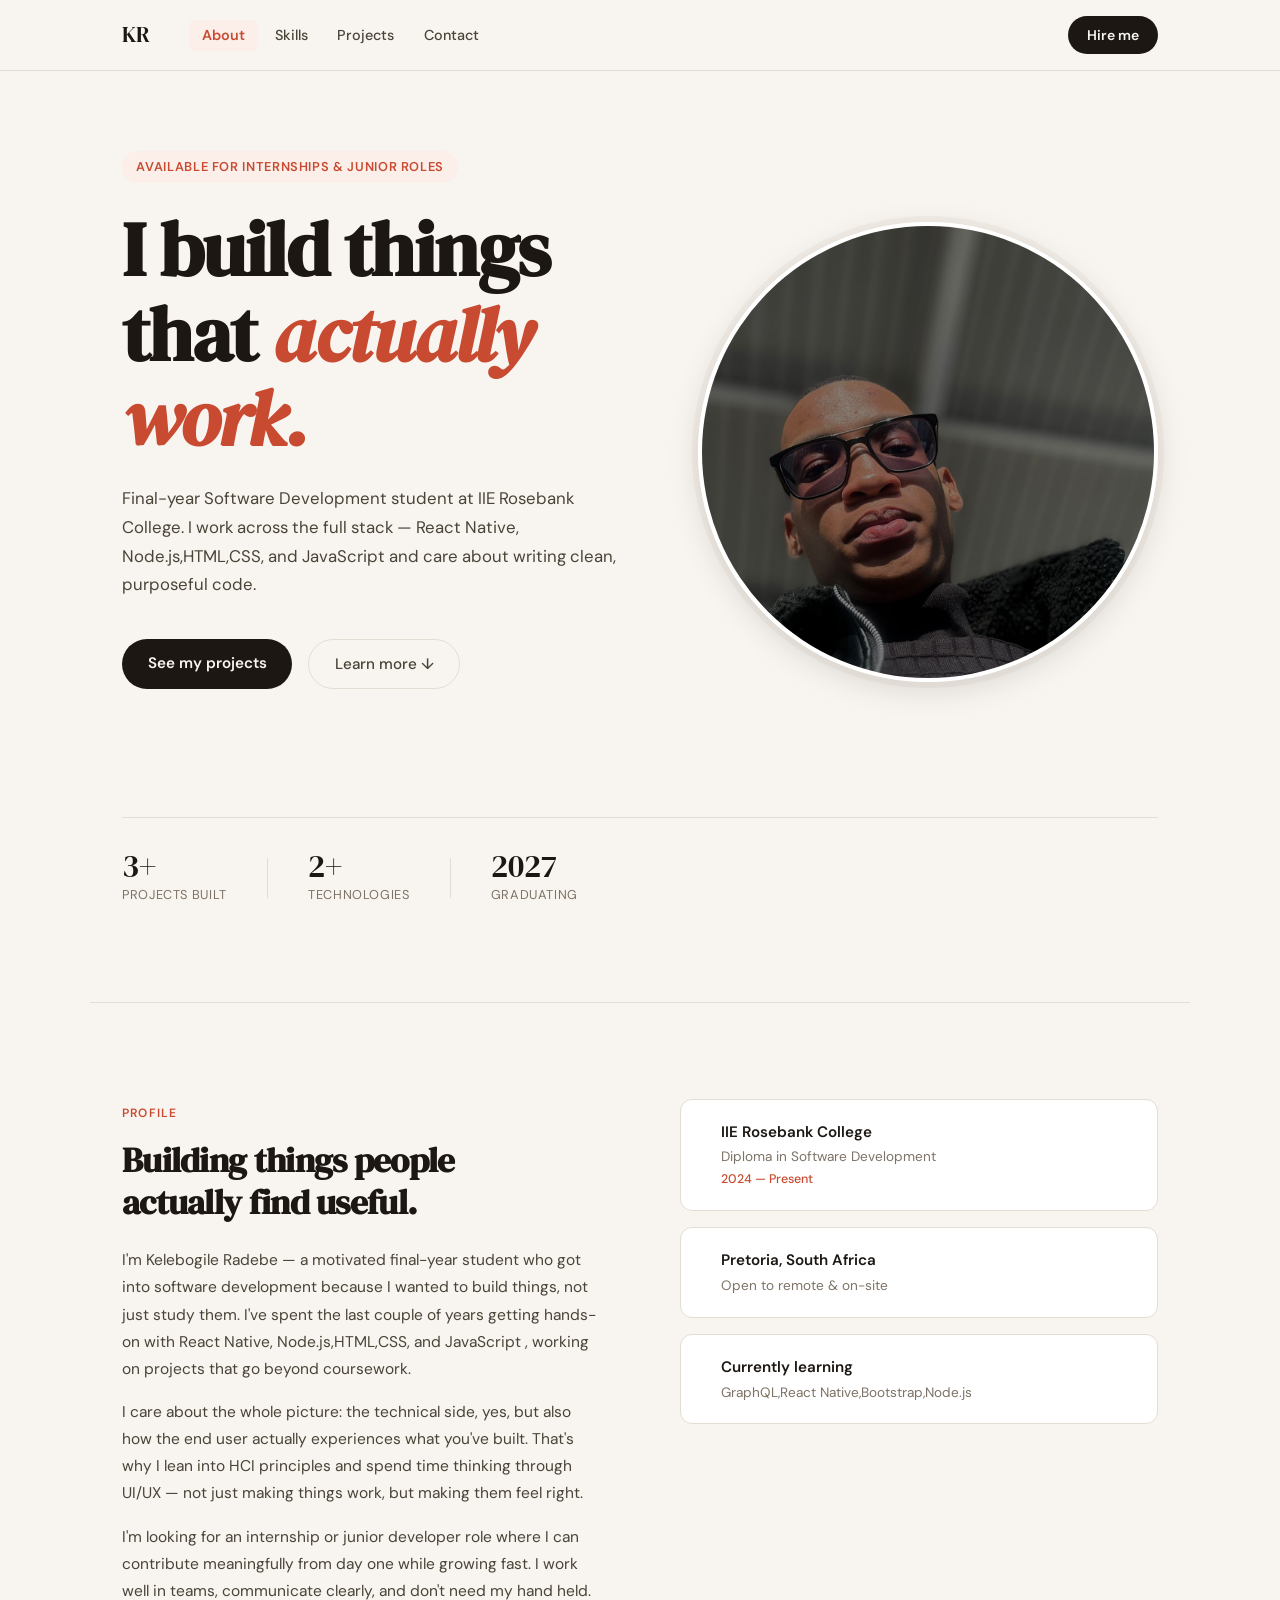
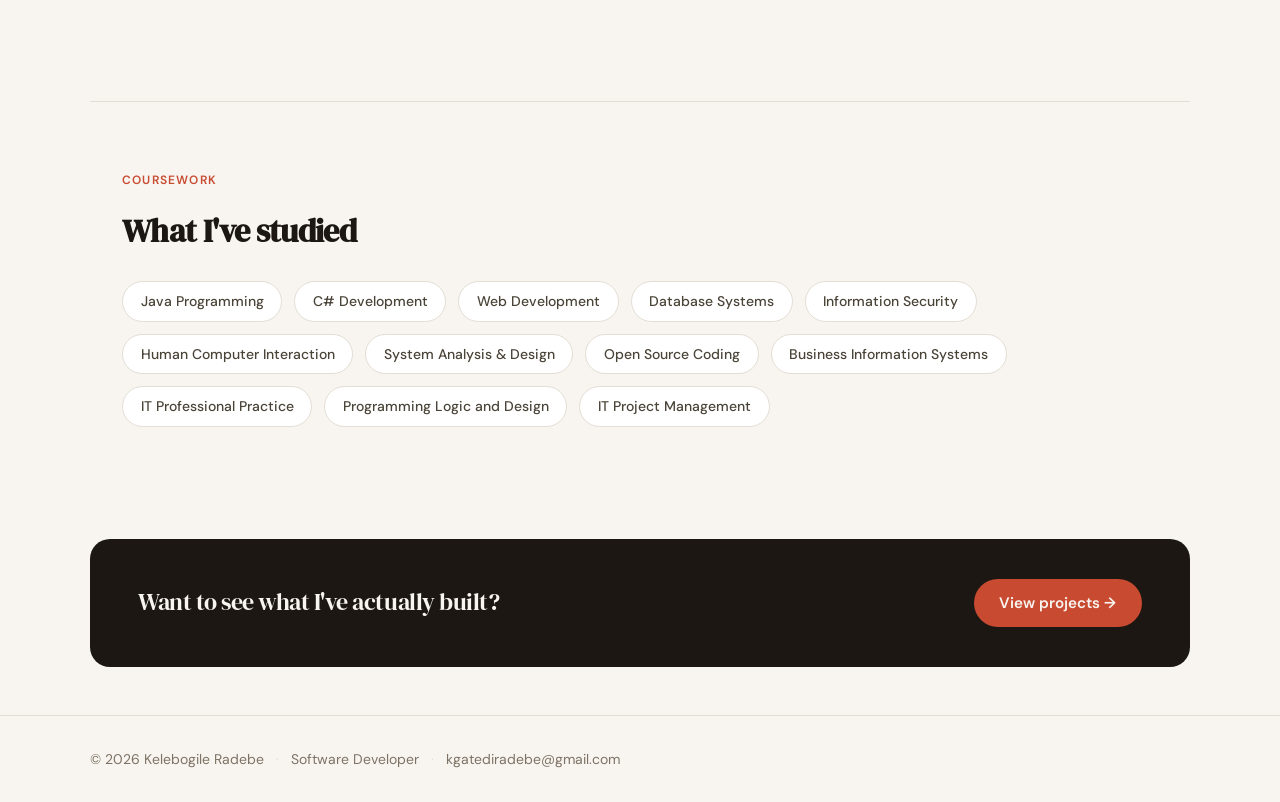
==== index.html @ 3945b058 "Add files via upload" ====
<!DOCTYPE html>
<html lang="en">
<head>
  <meta charset="UTF-8">
  <meta name="viewport" content="width=device-width, initial-scale=1.0">
  <title>Kelebogile Radebe — Software Developer</title>
  <link rel="preconnect" href="https://fonts.googleapis.com">
  <link href="https://fonts.googleapis.com/css2?family=DM+Serif+Display:ital@0;1&family=DM+Sans:wght@300;400;500;600&display=swap" rel="stylesheet">
  <link rel="stylesheet" href="style.css">
</head>
<body>

<nav>
  <div class="nav-inner">
    <a href="index.html" class="nav-logo">KR</a>
    <ul class="nav-links">
      <li><a href="index.html" class="active">About</a></li>
      <li><a href="skills.html">Skills</a></li>
      <li><a href="projects.html">Projects</a></li>
      <li><a href="contact.html">Contact</a></li>
    </ul>
    <a href="contact.html" class="nav-cta">Hire me</a>
  </div>
</nav>

<main>
  <section class="hero">
    <div class="hero-body">
      <div class="hero-text">
        <div class="hero-label">Available for internships & junior roles</div>
        <h1>
          I build things<br>
          that <em>actually work.</em>
        </h1>
        <p class="hero-sub">
          Final-year Software Development student at IIE Rosebank College. 
          I work across the full stack — React Native, Node.js,HTML,CSS, and JavaScript 
          and care about writing clean, purposeful code.
        </p>
        <div class="hero-actions">
          <a href="projects.html" class="btn-primary">See my projects</a>
          <a href="#about" class="btn-ghost">Learn more ↓</a>
        </div>
      </div>
      <div class="hero-photo-wrap">
        <img src="myPhoto.jpeg" alt="Kelebogile Radebe" class="hero-photo">
      </div>
    </div>

    <div class="hero-stats">
      <div class="stat">
        <span class="stat-num">3+</span>
        <span class="stat-label">Projects built</span>
      </div>
      <div class="stat-divider"></div>
      <div class="stat">
        <span class="stat-num">2+</span>
        <span class="stat-label">Technologies</span>
      </div>
      <div class="stat-divider"></div>
      <div class="stat">
        <span class="stat-num">2027</span>
        <span class="stat-label">Graduating</span>
      </div>
    </div>
  </section>

  <section class="about-section" id="about">
    <div class="about-grid">
      <div class="about-text">
        <span class="section-tag">Profile</span>
        <h2>Building things people<br>actually find useful.</h2>
        <p>
          I'm Kelebogile Radebe — a motivated final-year student who got into software 
          development because I wanted to build things, not just study them. I've spent 
          the last couple of years getting hands-on with React Native, Node.js,HTML,CSS, and JavaScript
          , working on projects that go beyond coursework.
        </p>
        <p>
          I care about the whole picture: the technical side, yes, but also how the 
          end user actually experiences what you've built. That's why I lean into 
          HCI principles and spend time thinking through UI/UX — not just making 
          things work, but making them feel right.
        </p>
        <p>
          I'm looking for an internship or junior developer role where I can contribute 
          meaningfully from day one while growing fast. I work well in teams, communicate 
          clearly, and don't need my hand held.
        </p>
      </div>
      <div class="about-card-stack">
        <div class="about-card card-1">
          <div class="about-card-icon"></div>
          <div>
            <strong>IIE Rosebank College</strong>
            <span>Diploma in Software Development</span>
            <small>2024 — Present</small>
          </div>
        </div>
        <div class="about-card card-2">
          <div class="about-card-icon"></div>
          <div>
            <strong>Pretoria, South Africa</strong>
            <span>Open to remote &amp; on-site</span>
          </div>
        </div>
        <div class="about-card card-3">
          <div class="about-card-icon"></div>
          <div>
            <strong>Currently learning</strong>
            <span>GraphQL,React Native,Bootstrap,Node.js</span>
          </div>
        </div>
      </div>
    </div>
  </section>

  <section class="modules-section">
    <span class="section-tag">Coursework</span>
    <h2>What I've studied</h2>
    <div class="modules-grid">
      <div class="module-chip">Java Programming</div>
      <div class="module-chip">C# Development</div>
      <div class="module-chip">Web Development</div>
      <div class="module-chip">Database Systems</div>
      <div class="module-chip">Information Security</div>
      <div class="module-chip">Human Computer Interaction</div>
      <div class="module-chip">System Analysis &amp; Design</div>
      <div class="module-chip">Open Source Coding</div>
      <div class="module-chip">Business Information Systems</div>
      <div class="module-chip">IT Professional Practice</div>
      <div class="module-chip">Programming Logic and Design</div>
      <div class="module-chip">IT Project Management</div>
    </div>
  </section>

  <section class="cta-strip">
    <div class="cta-inner">
      <p>Want to see what I've actually built?</p>
      <a href="projects.html" class="btn-primary">View projects →</a>
    </div>
  </section>
</main>

<footer>
  <div class="footer-inner">
    <span>© 2026 Kelebogile Radebe</span>
    <span class="footer-sep">·</span>
    <span>Software Developer</span>
    <span class="footer-sep">·</span>
    <a href="mailto:kgatediradebe@gmail.com">kgatediradebe@gmail.com</a>
  </div>
</footer>

</body>
</html>
---- style.css ----
/* ===========================
   KELEBOGILE RADEBE PORTFOLIO
   =========================== */

:root {
  --bg: #f8f5f0;
  --surface: #ffffff;
  --surface-2: #f2ede6;
  --ink: #1c1712;
  --ink-2: #4a4438;
  --ink-3: #7d7265;
  --accent: #c84b31;
  --accent-light: #fceee9;
  --accent-2: #2a5c45;
  --border: #e4ddd4;
  --radius: 12px;
  --radius-lg: 20px;
}

* {
  margin: 0;
  padding: 0;
  box-sizing: border-box;
}

html {
  scroll-behavior: smooth;
}

body {
  font-family: 'DM Sans', sans-serif;
  background: var(--bg);
  color: var(--ink);
  line-height: 1.6;
}

em {
  font-family: 'DM Serif Display', serif;
  font-style: italic;
  color: var(--accent);
}

/* ---- NAV ---- */
nav {
  position: sticky;
  top: 0;
  z-index: 100;
  background: var(--bg);
  border-bottom: 1px solid var(--border);
}

.nav-inner {
  max-width: 1100px;
  margin: 0 auto;
  padding: 1rem 2rem;
  display: flex;
  align-items: center;
  gap: 2.5rem;
}

.nav-logo {
  font-family: 'DM Serif Display', serif;
  font-size: 1.4rem;
  color: var(--ink);
  text-decoration: none;
  letter-spacing: -0.02em;
  flex-shrink: 0;
}

.nav-links {
  display: flex;
  list-style: none;
  gap: 0.25rem;
  flex: 1;
}

.nav-links a {
  text-decoration: none;
  color: var(--ink-2);
  font-size: 0.9rem;
  font-weight: 500;
  padding: 0.4rem 0.8rem;
  border-radius: 6px;
  transition: background 0.15s, color 0.15s;
}

.nav-links a:hover {
  background: var(--surface-2);
  color: var(--ink);
}

.nav-links a.active {
  background: var(--accent-light);
  color: var(--accent);
  font-weight: 600;
}

.nav-cta {
  flex-shrink: 0;
  background: var(--ink);
  color: var(--bg);
  text-decoration: none;
  padding: 0.5rem 1.2rem;
  border-radius: 100px;
  font-size: 0.875rem;
  font-weight: 600;
  transition: opacity 0.15s;
}

.nav-cta:hover {
  opacity: 0.8;
}

/* ---- HERO ---- */
.hero {
  max-width: 1100px;
  margin: 0 auto;
  padding: 5rem 2rem 4rem;
}

.hero-body {
  display: flex;
  align-items: center;
  justify-content: space-between;
  gap: 4rem;
  margin-bottom: 4rem;
}

.hero-text {
  flex: 1;
}

.hero-photo-wrap {
  flex-shrink: 0;
}

.hero-photo {
  width: 460px;
  height: 460px;
  border-radius: 50%;
  object-fit: cover;
  object-position: center top;
  border: 4px solid var(--surface);
  box-shadow: 0 8px 32px rgba(0,0,0,0.12), 0 0 0 6px var(--surface-2);
  display: block;
}

.hero-label {
  display: inline-block;
  background: var(--accent-light);
  color: var(--accent);
  font-size: 0.8rem;
  font-weight: 600;
  letter-spacing: 0.05em;
  text-transform: uppercase;
  padding: 0.35rem 0.9rem;
  border-radius: 100px;
  margin-bottom: 1.5rem;
}

.hero h1 {
  font-family: 'DM Serif Display', serif;
  font-size: clamp(2.8rem, 6vw, 5rem);
  line-height: 1.1;
  letter-spacing: -0.02em;
  color: var(--ink);
  margin-bottom: 1.5rem;
}

.hero-sub {
  max-width: 560px;
  color: var(--ink-2);
  font-size: 1.05rem;
  line-height: 1.7;
  margin-bottom: 2.5rem;
}

.hero-actions {
  display: flex;
  gap: 1rem;
  flex-wrap: wrap;
  margin-bottom: 4rem;
}

.btn-primary {
  background: var(--ink);
  color: var(--bg);
  text-decoration: none;
  padding: 0.75rem 1.6rem;
  border-radius: 100px;
  font-weight: 600;
  font-size: 0.95rem;
  transition: opacity 0.15s;
  border: none;
  cursor: pointer;
  display: inline-block;
}

.btn-primary:hover {
  opacity: 0.8;
}

.btn-ghost {
  background: transparent;
  color: var(--ink-2);
  text-decoration: none;
  padding: 0.75rem 1.6rem;
  border-radius: 100px;
  font-weight: 500;
  font-size: 0.95rem;
  border: 1.5px solid var(--border);
  transition: border-color 0.15s, color 0.15s;
  display: inline-block;
}

.btn-ghost:hover {
  border-color: var(--ink-3);
  color: var(--ink);
}

.hero-stats {
  display: flex;
  align-items: center;
  gap: 2.5rem;
  padding: 2rem 0;
  border-top: 1px solid var(--border);
}

.stat {
  display: flex;
  flex-direction: column;
  gap: 0.2rem;
}

.stat-num {
  font-family: 'DM Serif Display', serif;
  font-size: 2rem;
  line-height: 1;
  color: var(--ink);
}

.stat-label {
  font-size: 0.8rem;
  color: var(--ink-3);
  text-transform: uppercase;
  letter-spacing: 0.05em;
}

.stat-divider {
  width: 1px;
  height: 40px;
  background: var(--border);
}

/* ---- ABOUT SECTION ---- */
.about-section {
  max-width: 1100px;
  margin: 0 auto;
  padding: 5rem 2rem;
  border-top: 1px solid var(--border);
}

.section-tag {
  display: inline-block;
  font-size: 0.75rem;
  font-weight: 600;
  letter-spacing: 0.1em;
  text-transform: uppercase;
  color: var(--accent);
  margin-bottom: 1rem;
}

.about-grid {
  display: grid;
  grid-template-columns: 1fr 1fr;
  gap: 5rem;
  align-items: start;
  margin-top: 1rem;
}

.about-text h2 {
  font-family: 'DM Serif Display', serif;
  font-size: 2.2rem;
  line-height: 1.2;
  letter-spacing: -0.02em;
  margin-bottom: 1.5rem;
  color: var(--ink);
}

.about-text p {
  color: var(--ink-2);
  margin-bottom: 1rem;
  line-height: 1.75;
  font-size: 0.97rem;
}

.about-card-stack {
  display: flex;
  flex-direction: column;
  gap: 1rem;
}

.about-card {
  background: var(--surface);
  border: 1px solid var(--border);
  border-radius: var(--radius);
  padding: 1.25rem 1.5rem;
  display: flex;
  align-items: flex-start;
  gap: 1rem;
  transition: transform 0.2s;
}

.about-card:hover {
  transform: translateX(4px);
}

.about-card-icon {
  font-size: 1.5rem;
  flex-shrink: 0;
}

.about-card div {
  display: flex;
  flex-direction: column;
  gap: 0.15rem;
}

.about-card strong {
  font-weight: 600;
  font-size: 0.95rem;
  color: var(--ink);
}

.about-card span {
  font-size: 0.85rem;
  color: var(--ink-3);
}

.about-card small {
  font-size: 0.78rem;
  color: var(--accent);
  font-weight: 500;
}

/* ---- MODULES ---- */
.modules-section {
  max-width: 1100px;
  margin: 0 auto;
  padding: 4rem 2rem;
  border-top: 1px solid var(--border);
}

.modules-section h2 {
  font-family: 'DM Serif Display', serif;
  font-size: 2rem;
  margin-bottom: 1.5rem;
  letter-spacing: -0.02em;
}

.modules-grid {
  display: flex;
  flex-wrap: wrap;
  gap: 0.75rem;
}

.module-chip {
  background: var(--surface);
  border: 1px solid var(--border);
  color: var(--ink-2);
  padding: 0.5rem 1.1rem;
  border-radius: 100px;
  font-size: 0.875rem;
  font-weight: 500;
  transition: border-color 0.15s, color 0.15s;
}

.module-chip:hover {
  border-color: var(--accent);
  color: var(--accent);
}

/* ---- CTA STRIP ---- */
.cta-strip {
  margin: 3rem 2rem;
  max-width: 1100px;
  margin-left: auto;
  margin-right: auto;
}

.cta-inner {
  background: var(--ink);
  color: var(--bg);
  border-radius: var(--radius-lg);
  padding: 2.5rem 3rem;
  display: flex;
  align-items: center;
  justify-content: space-between;
  gap: 2rem;
  flex-wrap: wrap;
}

.cta-inner p {
  font-family: 'DM Serif Display', serif;
  font-size: 1.5rem;
  letter-spacing: -0.02em;
}

.cta-inner .btn-primary {
  background: var(--accent);
  flex-shrink: 0;
}

/* ---- FOOTER ---- */
footer {
  border-top: 1px solid var(--border);
  padding: 2rem;
}

.footer-inner {
  max-width: 1100px;
  margin: 0 auto;
  display: flex;
  align-items: center;
  gap: 0.75rem;
  font-size: 0.875rem;
  color: var(--ink-3);
  flex-wrap: wrap;
}

.footer-inner a {
  color: var(--ink-3);
  text-decoration: none;
}

.footer-inner a:hover {
  color: var(--accent);
}

.footer-sep {
  color: var(--border);
}

/* ---- SKILLS PAGE ---- */
.page-hero {
  max-width: 1100px;
  margin: 0 auto;
  padding: 4rem 2rem 2rem;
}

.page-hero h1 {
  font-family: 'DM Serif Display', serif;
  font-size: clamp(2.2rem, 5vw, 3.5rem);
  line-height: 1.15;
  letter-spacing: -0.02em;
  margin-top: 0.75rem;
  margin-bottom: 0.75rem;
}

.page-hero p {
  color: var(--ink-2);
  max-width: 540px;
  line-height: 1.7;
  font-size: 0.97rem;
}

.skills-section {
  max-width: 1100px;
  margin: 0 auto;
  padding: 3rem 2rem;
  border-top: 1px solid var(--border);
}

.skills-section h2 {
  font-family: 'DM Serif Display', serif;
  font-size: 1.6rem;
  margin-bottom: 1.5rem;
  letter-spacing: -0.02em;
}

.skills-grid {
  display: grid;
  grid-template-columns: repeat(auto-fill, minmax(300px, 1fr));
  gap: 1.25rem;
}

.skill-card {
  background: var(--surface);
  border: 1px solid var(--border);
  border-radius: var(--radius);
  padding: 1.5rem;
  transition: box-shadow 0.2s;
}

.skill-card:hover {
  box-shadow: 0 4px 20px rgba(0,0,0,0.07);
}

.skill-top {
  display: flex;
  justify-content: space-between;
  align-items: center;
  margin-bottom: 0.75rem;
}

.skill-name {
  font-weight: 600;
  font-size: 0.95rem;
  color: var(--ink);
  display: flex;
  align-items: center;
  gap: 0.5rem;
}

.skill-pct {
  font-size: 0.82rem;
  color: var(--ink-3);
  font-weight: 500;
}

.skill-bar {
  background: var(--surface-2);
  border-radius: 4px;
  height: 6px;
  overflow: hidden;
}

.skill-fill {
  height: 100%;
  background: var(--accent);
  border-radius: 4px;
  width: 0;
  transition: width 0.9s cubic-bezier(0.4,0,0.2,1);
}

.skill-tools {
  margin-top: 0.6rem;
  font-size: 0.78rem;
  color: var(--ink-3);
}

.soft-grid {
  display: flex;
  flex-wrap: wrap;
  gap: 0.75rem;
}

.soft-chip {
  background: var(--surface-2);
  color: var(--ink-2);
  padding: 0.45rem 1rem;
  border-radius: 100px;
  font-size: 0.85rem;
  font-weight: 500;
  border: 1px solid var(--border);
}

/* ---- PROJECTS PAGE ---- */
.filter-bar {
  display: flex;
  gap: 0.5rem;
  margin-top: 1.5rem;
  flex-wrap: wrap;
}

.filter-btn {
  background: var(--surface);
  border: 1px solid var(--border);
  color: var(--ink-2);
  padding: 0.4rem 1rem;
  border-radius: 100px;
  font-size: 0.85rem;
  font-weight: 500;
  cursor: pointer;
  transition: all 0.15s;
  font-family: inherit;
}

.filter-btn:hover {
  border-color: var(--ink-3);
  color: var(--ink);
}

.filter-btn.active {
  background: var(--ink);
  border-color: var(--ink);
  color: var(--bg);
}

.projects-section {
  max-width: 1100px;
  margin: 0 auto;
  padding: 3rem 2rem;
  border-top: 1px solid var(--border);
}

.projects-grid {
  display: grid;
  grid-template-columns: repeat(auto-fill, minmax(320px, 1fr));
  gap: 1.5rem;
  margin-top: 1rem;
}

.project-card {
  background: var(--surface);
  border: 1px solid var(--border);
  border-radius: var(--radius-lg);
  overflow: hidden;
  transition: transform 0.2s, box-shadow 0.2s;
}

.project-card:hover {
  transform: translateY(-4px);
  box-shadow: 0 12px 32px rgba(0,0,0,0.08);
}

.project-thumb {
  height: 140px;
  display: flex;
  align-items: center;
  justify-content: center;
  font-size: 3rem;
  background: var(--surface-2);
}

.project-body {
  padding: 1.5rem;
}

.project-title {
  font-weight: 700;
  font-size: 1.05rem;
  color: var(--ink);
  margin-bottom: 0.5rem;
}

.project-desc {
  font-size: 0.9rem;
  color: var(--ink-2);
  line-height: 1.6;
  margin-bottom: 1rem;
}

.project-bullets {
  list-style: none;
  margin-bottom: 1rem;
}

.project-bullets li {
  font-size: 0.84rem;
  color: var(--ink-3);
  padding: 0.2rem 0;
  padding-left: 1rem;
  position: relative;
}

.project-bullets li::before {
  content: '—';
  position: absolute;
  left: 0;
  color: var(--border);
}

.tech-stack {
  display: flex;
  flex-wrap: wrap;
  gap: 0.4rem;
  margin-bottom: 1.25rem;
}

.tech-tag {
  background: var(--accent-light);
  color: var(--accent);
  font-size: 0.73rem;
  font-weight: 600;
  padding: 0.25rem 0.7rem;
  border-radius: 100px;
}

.project-link {
  font-size: 0.875rem;
  font-weight: 600;
  color: var(--ink-3);
  text-decoration: none;
  transition: color 0.15s;
}

.project-link:hover {
  color: var(--accent);
}

/* ---- CONTACT PAGE ---- */
.contact-section {
  max-width: 1100px;
  margin: 0 auto;
  padding: 4rem 2rem;
}

.contact-grid {
  display: grid;
  grid-template-columns: 1fr 1.2fr;
  gap: 4rem;
  align-items: start;
  margin-top: 2rem;
  border-top: 1px solid var(--border);
  padding-top: 3rem;
}

.contact-info h2 {
  font-family: 'DM Serif Display', serif;
  font-size: 2rem;
  margin-bottom: 1rem;
  letter-spacing: -0.02em;
}

.contact-info > p {
  color: var(--ink-2);
  line-height: 1.7;
  margin-bottom: 2rem;
  font-size: 0.97rem;
}

.contact-detail {
  display: flex;
  gap: 1rem;
  align-items: flex-start;
  margin-bottom: 1.5rem;
}

.contact-icon {
  width: 40px;
  height: 40px;
  background: var(--surface-2);
  border-radius: 10px;
  display: flex;
  align-items: center;
  justify-content: center;
  font-size: 1.1rem;
  flex-shrink: 0;
}

.contact-detail-text strong {
  display: block;
  font-weight: 600;
  font-size: 0.875rem;
  color: var(--ink);
  margin-bottom: 0.1rem;
}

.contact-detail-text span {
  font-size: 0.875rem;
  color: var(--ink-3);
}

.social-row {
  display: flex;
  gap: 0.75rem;
  margin-top: 2rem;
}

.social-btn {
  background: var(--surface);
  border: 1px solid var(--border);
  color: var(--ink-2);
  text-decoration: none;
  padding: 0.5rem 1rem;
  border-radius: 8px;
  font-size: 0.85rem;
  font-weight: 500;
  transition: all 0.15s;
}

.social-btn:hover {
  border-color: var(--ink);
  color: var(--ink);
}

.contact-form {
  background: var(--surface);
  border: 1px solid var(--border);
  border-radius: var(--radius-lg);
  padding: 2rem;
}

.contact-form h2 {
  font-family: 'DM Serif Display', serif;
  font-size: 1.5rem;
  margin-bottom: 1.5rem;
  letter-spacing: -0.02em;
}

.form-field {
  margin-bottom: 1.1rem;
}

.form-field label {
  display: block;
  font-size: 0.82rem;
  font-weight: 600;
  color: var(--ink-2);
  margin-bottom: 0.4rem;
  letter-spacing: 0.03em;
  text-transform: uppercase;
}

.form-field input,
.form-field textarea {
  width: 100%;
  background: var(--bg);
  border: 1px solid var(--border);
  border-radius: var(--radius);
  padding: 0.75rem 1rem;
  font-family: 'DM Sans', sans-serif;
  font-size: 0.95rem;
  color: var(--ink);
  transition: border-color 0.15s, box-shadow 0.15s;
  outline: none;
  resize: vertical;
}

.form-field input:focus,
.form-field textarea:focus {
  border-color: var(--ink);
  box-shadow: 0 0 0 3px rgba(28,23,18,0.06);
}

.form-status {
  margin-top: 0.75rem;
  font-size: 0.875rem;
  font-weight: 500;
  min-height: 1.5rem;
}

.form-status.success { color: var(--accent-2); }
.form-status.error   { color: var(--accent); }

/* ---- RESPONSIVE ---- */
@media (max-width: 768px) {
  .nav-cta { display: none; }
  .about-grid,
  .contact-grid { grid-template-columns: 1fr; gap: 2.5rem; }
  .hero-stats { gap: 1.5rem; }
  .hero-body { flex-direction: column-reverse; gap: 2rem; align-items: flex-start; }
  .hero-photo { width: 200px; height: 200px; }
  .cta-inner { flex-direction: column; align-items: flex-start; }
  .nav-links { gap: 0; }
  .nav-links a { padding: 0.4rem 0.5rem; font-size: 0.85rem; }
}
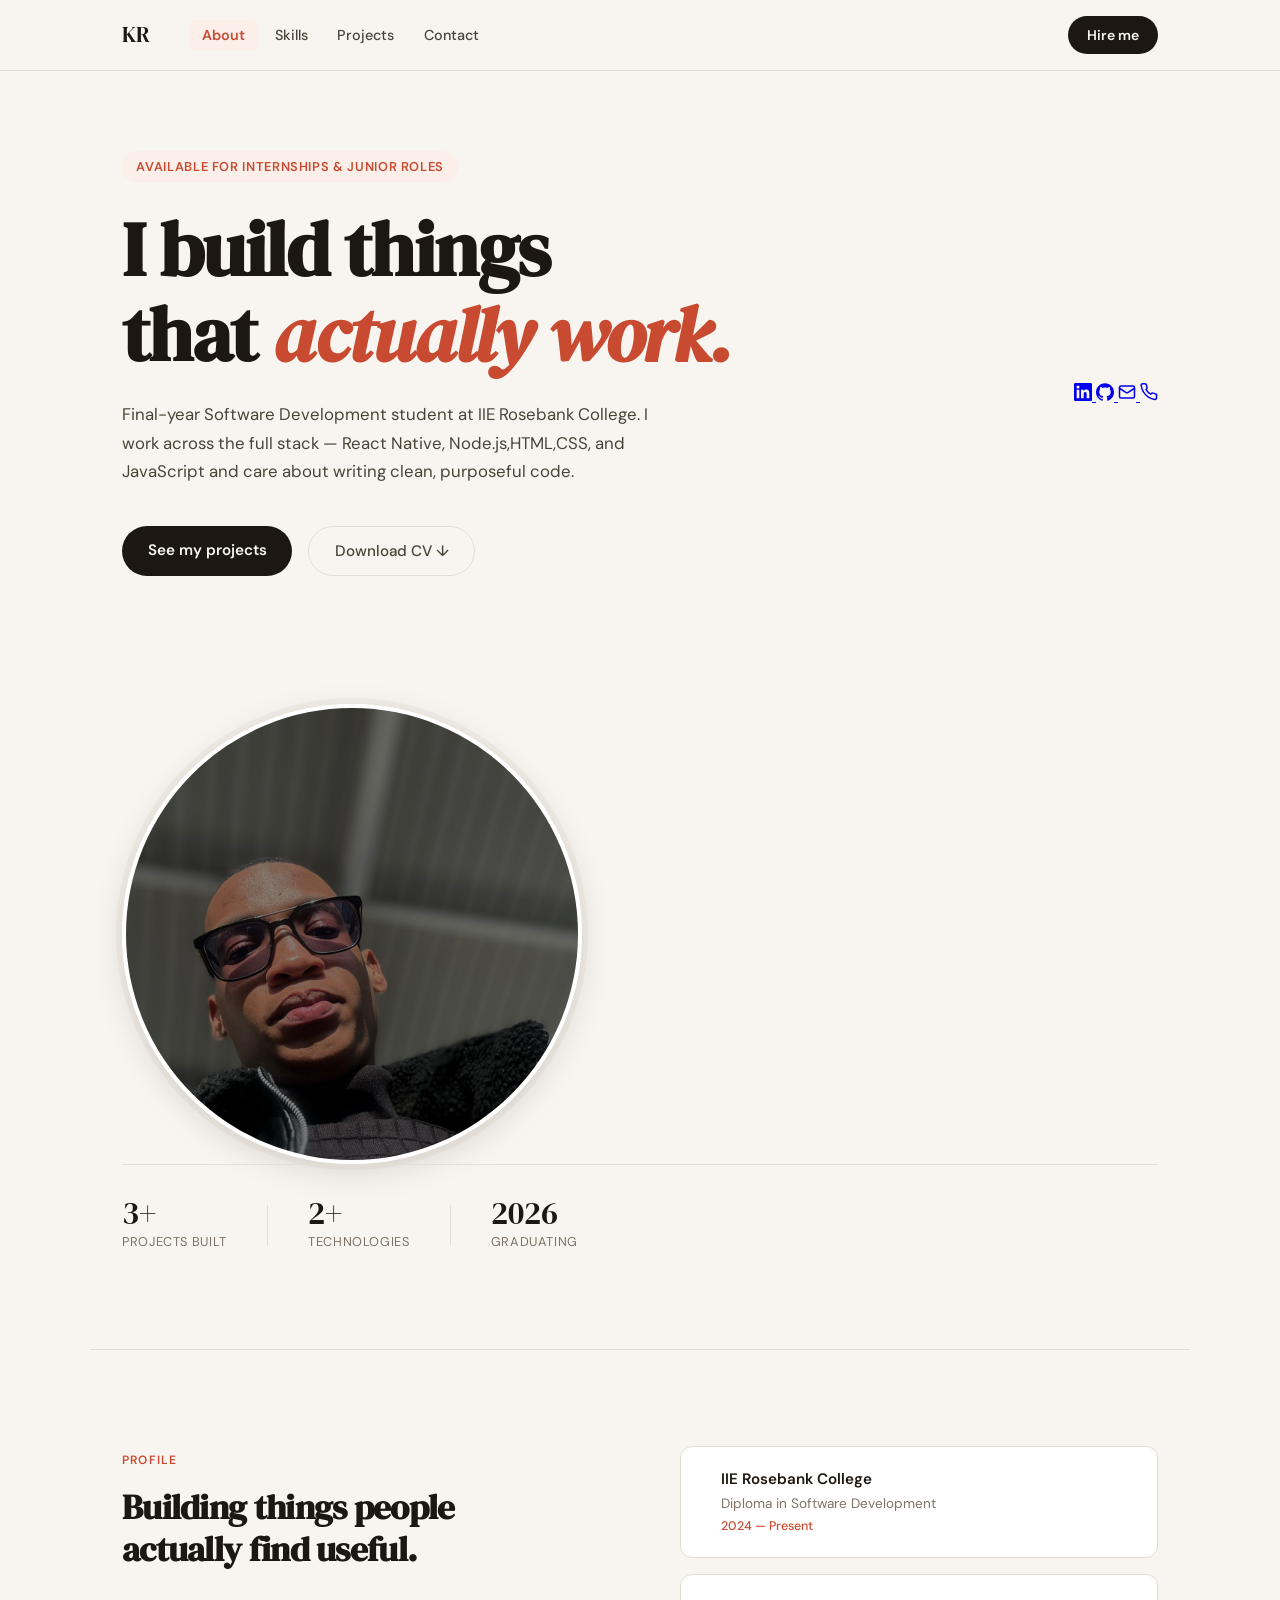
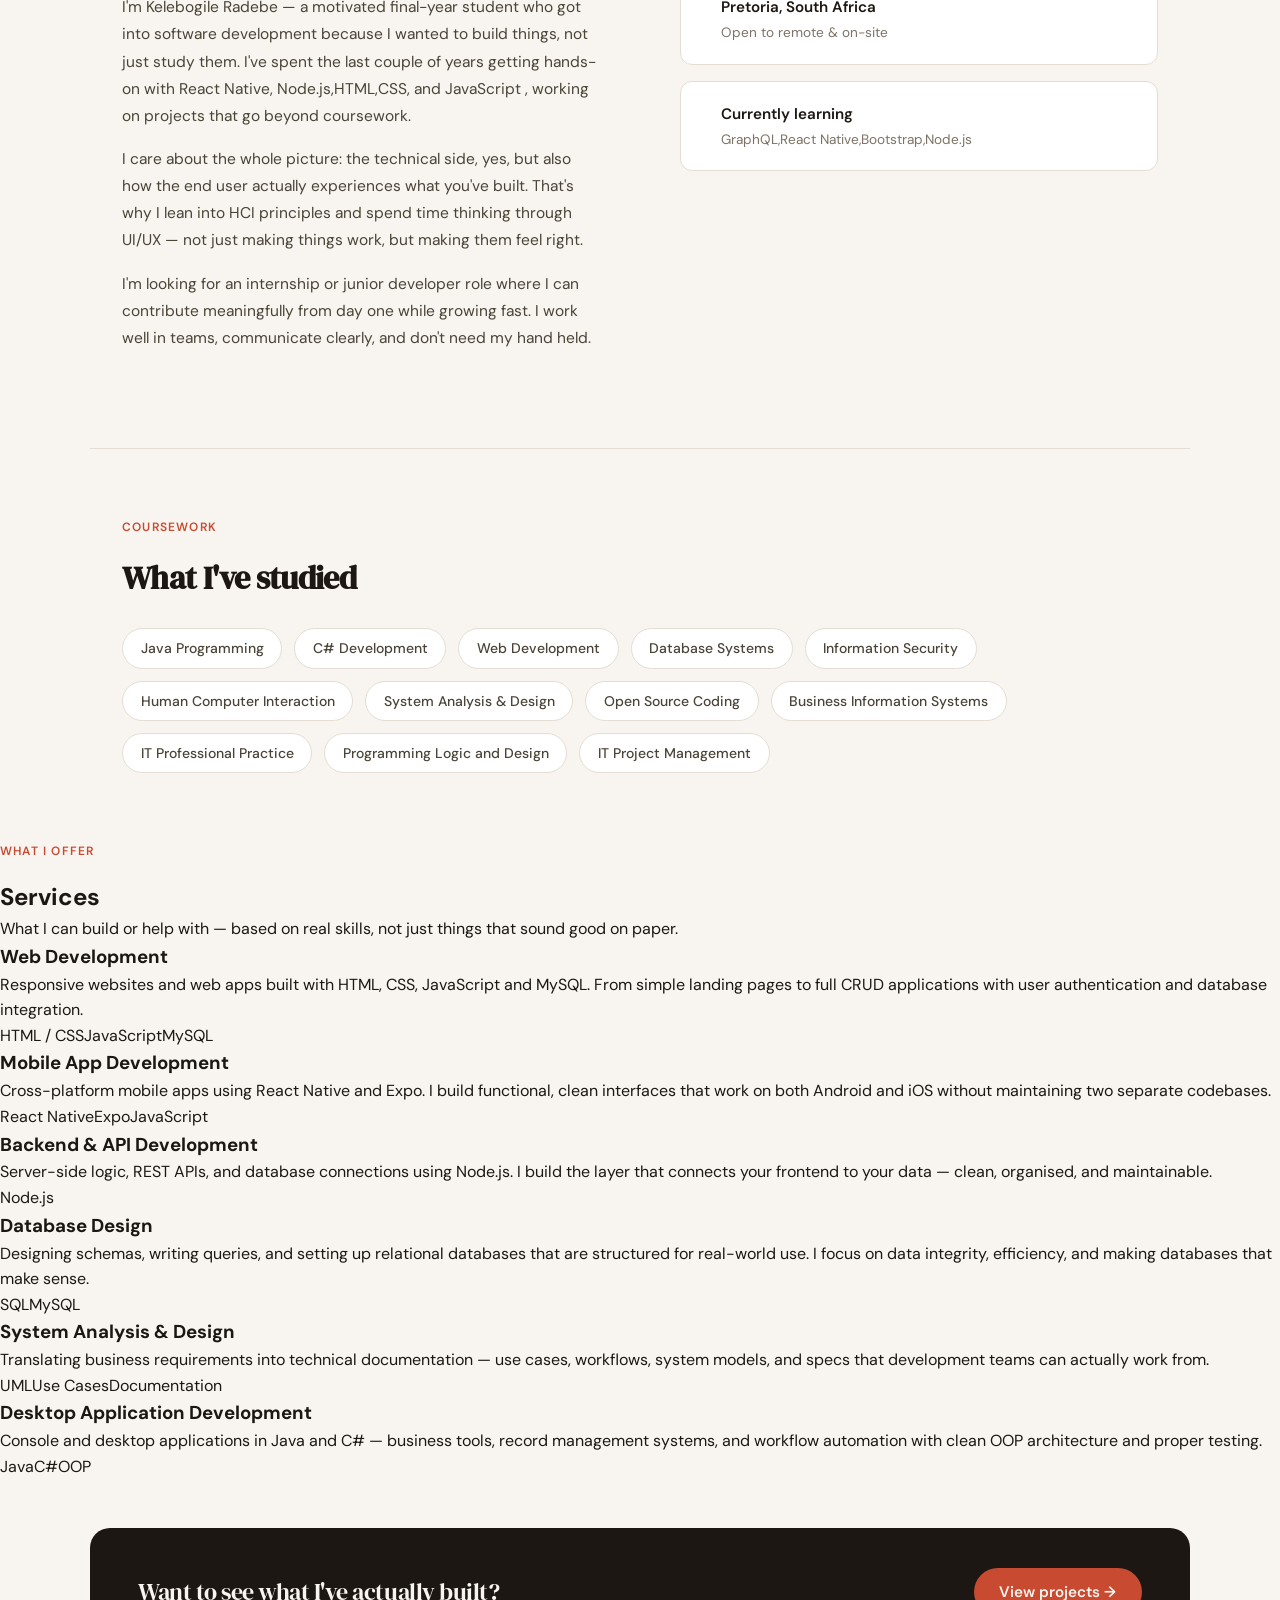
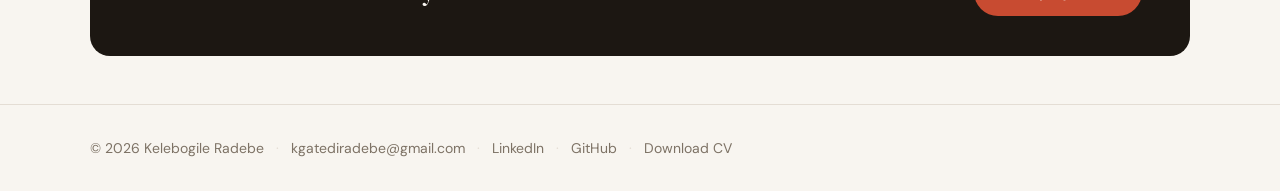
==== commit 4aef744d: "Enhance hero section with social links and CV download Updated the hero section to include social me" ====
--- a/index.html
+++ b/index.html
@@ -39,9 +39,26 @@
         </p>
         <div class="hero-actions">
           <a href="projects.html" class="btn-primary">See my projects</a>
-          <a href="#about" class="btn-ghost">Learn more ↓</a>
-        </div>
-      </div>
+          <a href="CV_LATEST.pdf" download="Kelebogile_Radebe_CV.pdf" class="btn-ghost">Download CV ↓</a>
+        </div>
+      </div>
+     
+       <div class="hero-social">
+          <a href="https://www.linkedin.com/in/kelebogile-r-1488a2366?utm_source=share_via&utm_content=profile&utm_medium=member_ios" target="_blank" rel="noopener noreferrer" class="social-icon" aria-label="LinkedIn">
+            <svg xmlns="http://www.w3.org/2000/svg" width="18" height="18" viewBox="0 0 24 24" fill="currentColor"><path d="M20.447 20.452h-3.554v-5.569c0-1.328-.027-3.037-1.852-3.037-1.853 0-2.136 1.445-2.136 2.939v5.667H9.351V9h3.414v1.561h.046c.477-.9 1.637-1.85 3.37-1.85 3.601 0 4.267 2.37 4.267 5.455v6.286zM5.337 7.433a2.062 2.062 0 0 1-2.063-2.065 2.064 2.064 0 1 1 2.063 2.065zm1.782 13.019H3.555V9h3.564v11.452zM22.225 0H1.771C.792 0 0 .774 0 1.729v20.542C0 23.227.792 24 1.771 24h20.451C23.2 24 24 23.227 24 22.271V1.729C24 .774 23.2 0 22.222 0h.003z"/></svg>
+          </a>
+          <a href="https://github.com/ST10447931" target="_blank" rel="noopener noreferrer" class="social-icon" aria-label="GitHub">
+            <svg xmlns="http://www.w3.org/2000/svg" width="18" height="18" viewBox="0 0 24 24" fill="currentColor"><path d="M12 .297c-6.63 0-12 5.373-12 12 0 5.303 3.438 9.8 8.205 11.385.6.113.82-.258.82-.577 0-.285-.01-1.04-.015-2.04-3.338.724-4.042-1.61-4.042-1.61C4.422 18.07 3.633 17.7 3.633 17.7c-1.087-.744.084-.729.084-.729 1.205.084 1.838 1.236 1.838 1.236 1.07 1.835 2.809 1.305 3.495.998.108-.776.417-1.305.76-1.605-2.665-.3-5.466-1.332-5.466-5.93 0-1.31.465-2.38 1.235-3.22-.135-.303-.54-1.523.105-3.176 0 0 1.005-.322 3.3 1.23.96-.267 1.98-.399 3-.405 1.02.006 2.04.138 3 .405 2.28-1.552 3.285-1.23 3.285-1.23.645 1.653.24 2.873.12 3.176.765.84 1.23 1.91 1.23 3.22 0 4.61-2.805 5.625-5.475 5.92.42.36.81 1.096.81 2.22 0 1.606-.015 2.896-.015 3.286 0 .315.21.69.825.57C20.565 22.092 24 17.592 24 12.297c0-6.627-5.373-12-12-12"/></svg>
+          </a>
+          <a href="mailto:kgatediradebe@gmail.com" class="social-icon" aria-label="Email">
+            <svg xmlns="http://www.w3.org/2000/svg" width="18" height="18" viewBox="0 0 24 24" fill="none" stroke="currentColor" stroke-width="2" stroke-linecap="round" stroke-linejoin="round"><rect width="20" height="16" x="2" y="4" rx="2"/><path d="m22 7-8.97 5.7a1.94 1.94 0 0 1-2.06 0L2 7"/></svg>
+          </a>
+          <a href="tel:+27763313632" class="social-icon" aria-label="Phone">
+            <svg xmlns="http://www.w3.org/2000/svg" width="18" height="18" viewBox="0 0 24 24" fill="none" stroke="currentColor" stroke-width="2" stroke-linecap="round" stroke-linejoin="round"><path d="M22 16.92v3a2 2 0 0 1-2.18 2 19.79 19.79 0 0 1-8.63-3.07A19.5 19.5 0 0 1 4.69 12 19.79 19.79 0 0 1 1.61 3.35 2 2 0 0 1 3.6 1h3a2 2 0 0 1 2 1.72c.127.96.361 1.903.7 2.81a2 2 0 0 1-.45 2.11L7.91 8.6a16 16 0 0 0 6.29 6.29l.96-.96a2 2 0 0 1 2.11-.45c.907.339 1.85.573 2.81.7A2 2 0 0 1 22 16.92z"/></svg>
+          </a>
+        </div>
+      </div>
+
       <div class="hero-photo-wrap">
         <img src="myPhoto.jpeg" alt="Kelebogile Radebe" class="hero-photo">
       </div>
@@ -59,7 +76,7 @@
       </div>
       <div class="stat-divider"></div>
       <div class="stat">
-        <span class="stat-num">2027</span>
+        <span class="stat-num">2026</span>
         <span class="stat-label">Graduating</span>
       </div>
     </div>
@@ -134,6 +151,65 @@
     </div>
   </section>
 
+   <section class="services-section" id="services">
+    <div class="services-inner">
+      <span class="section-tag">What I offer</span>
+      <h2>Services</h2>
+      <p class="services-sub">What I can build or help with — based on real skills, not just things that sound good on paper.</p>
+      <div class="services-grid">
+ 
+        <div class="service-card">
+          <h3>Web Development</h3>
+          <p>Responsive websites and web apps built with HTML, CSS, JavaScript and MySQL. From simple landing pages to full CRUD applications with user authentication and database integration.</p>
+          <div class="service-tags">
+          <span>HTML / CSS</span><span>JavaScript</span><span>MySQL</span>
+          </div>
+        </div>
+ 
+        <div class="service-card">
+          <h3>Mobile App Development</h3>
+          <p>Cross-platform mobile apps using React Native and Expo. I build functional, clean interfaces that work on both Android and iOS without maintaining two separate codebases.</p>
+          <div class="service-tags">
+            <span>React Native</span><span>Expo</span><span>JavaScript</span>
+          </div>
+        </div>
+ 
+        <div class="service-card">
+          <h3>Backend & API Development</h3>
+          <p>Server-side logic, REST APIs, and database connections using Node.js. I build the layer that connects your frontend to your data — clean, organised, and maintainable.</p>
+          <div class="service-tags">
+          <span>Node.js</span>
+        </div>
+        </div>
+ 
+        <div class="service-card">
+          <h3>Database Design</h3>
+          <p>Designing schemas, writing queries, and setting up relational databases that are structured for real-world use. I focus on data integrity, efficiency, and making databases that make sense.</p>
+          <div class="service-tags">
+            <span>SQL</span><span>MySQL</span>
+          </div>
+        </div>
+ 
+        <div class="service-card">
+          <h3>System Analysis & Design</h3>
+          <p>Translating business requirements into technical documentation — use cases, workflows, system models, and specs that development teams can actually work from.</p>
+          <div class="service-tags">
+            <span>UML</span><span>Use Cases</span><span>Documentation</span>
+          </div>
+        </div>
+ 
+        <div class="service-card">
+          <h3>Desktop Application Development</h3>
+          <p>Console and desktop applications in Java and C# — business tools, record management systems, and workflow automation with clean OOP architecture and proper testing.</p>
+          <div class="service-tags">
+            <span>Java</span><span>C#</span><span>OOP</span>
+          </div>
+        </div>
+ 
+      </div>
+    </div>
+  </section>
+
   <section class="cta-strip">
     <div class="cta-inner">
       <p>Want to see what I've actually built?</p>
@@ -146,11 +222,15 @@
   <div class="footer-inner">
     <span>© 2026 Kelebogile Radebe</span>
     <span class="footer-sep">·</span>
-    <span>Software Developer</span>
-    <span class="footer-sep">·</span>
     <a href="mailto:kgatediradebe@gmail.com">kgatediradebe@gmail.com</a>
+    <span class="footer-sep">·</span>
+    <a href="https://www.linkedin.com/in/kelebogile-r-1488a2366?utm_source=share_via&utm_content=profile&utm_medium=member_ios" target="_blank" rel="noopener noreferrer">LinkedIn</a>
+    <span class="footer-sep">·</span>
+    <a href="https://github.com/ST10447931" target="_blank" rel="noopener noreferrer">GitHub</a>
+    <span class="footer-sep">·</span>
+    <a href="CV_LATEST.pdf" download="Kelebogile_Radebe_CV.pdf">Download CV</a>
   </div>
 </footer>
 
 </body>
-</html>+</html>
